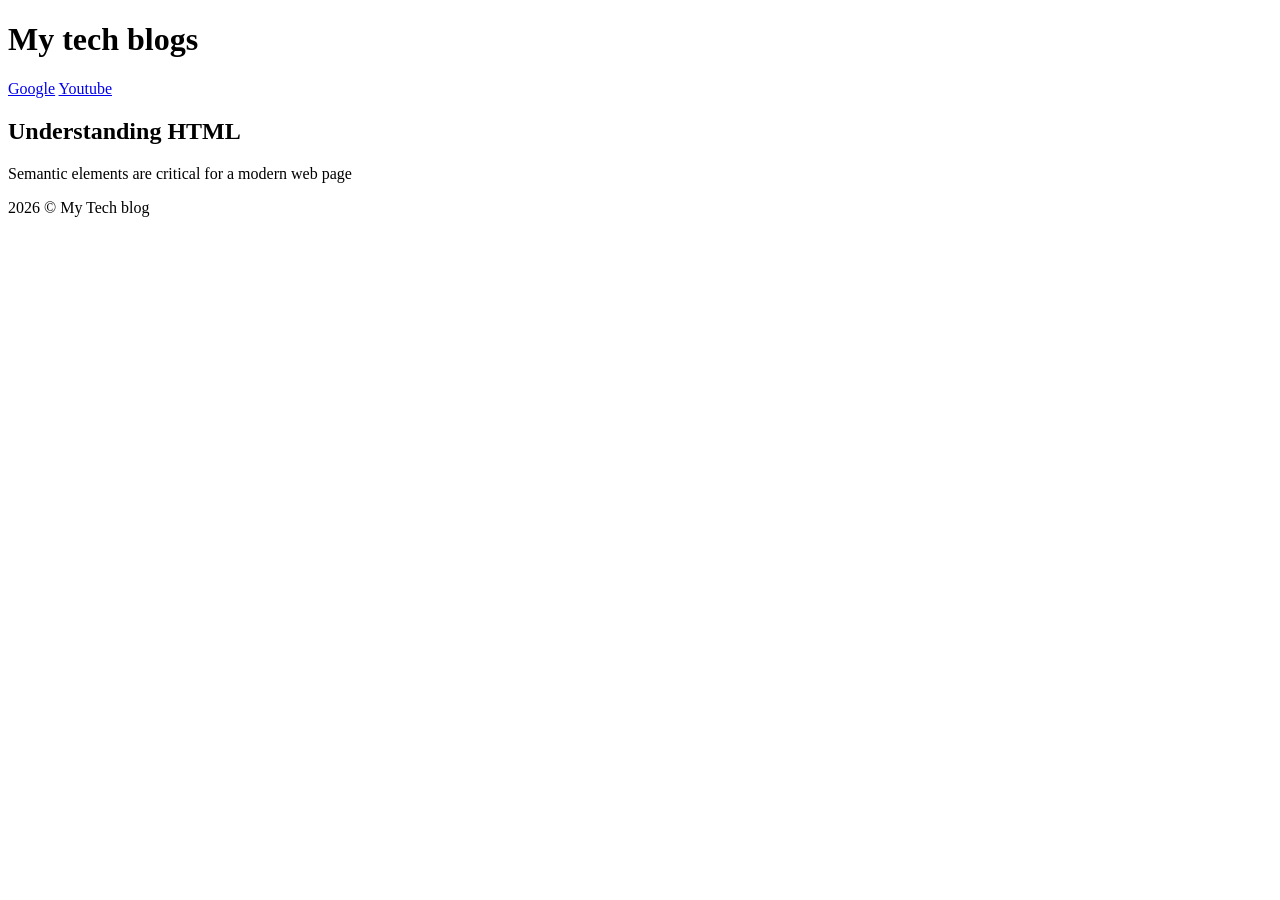
==== index.html @ 8cb638dd "My first web page with the undestanding of html" ====
<!DOCTYPE html>
<html lang="en">
<head>
    <meta charset="UTF-8"> 
    <meta name="viewport" content="width=device-width, initial-scale=1.0">
    <title>My First website</title>
</head>
<body>
   <header>
    <h1>My tech blogs</h1>
    <nav>
        <a href="https://google.com">Google</a>
        <a href="https://www.youtube.com/">Youtube</a>
    </nav>
   </header> 
   <main>
    <article>
        <h2>Understanding HTML</h2>
        <p>Semantic elements are critical for a  modern web page</p>
    </article>
   </main>
   <footer>
    <p>2026 © My Tech blog</p>
   </footer>
</body>
</html>
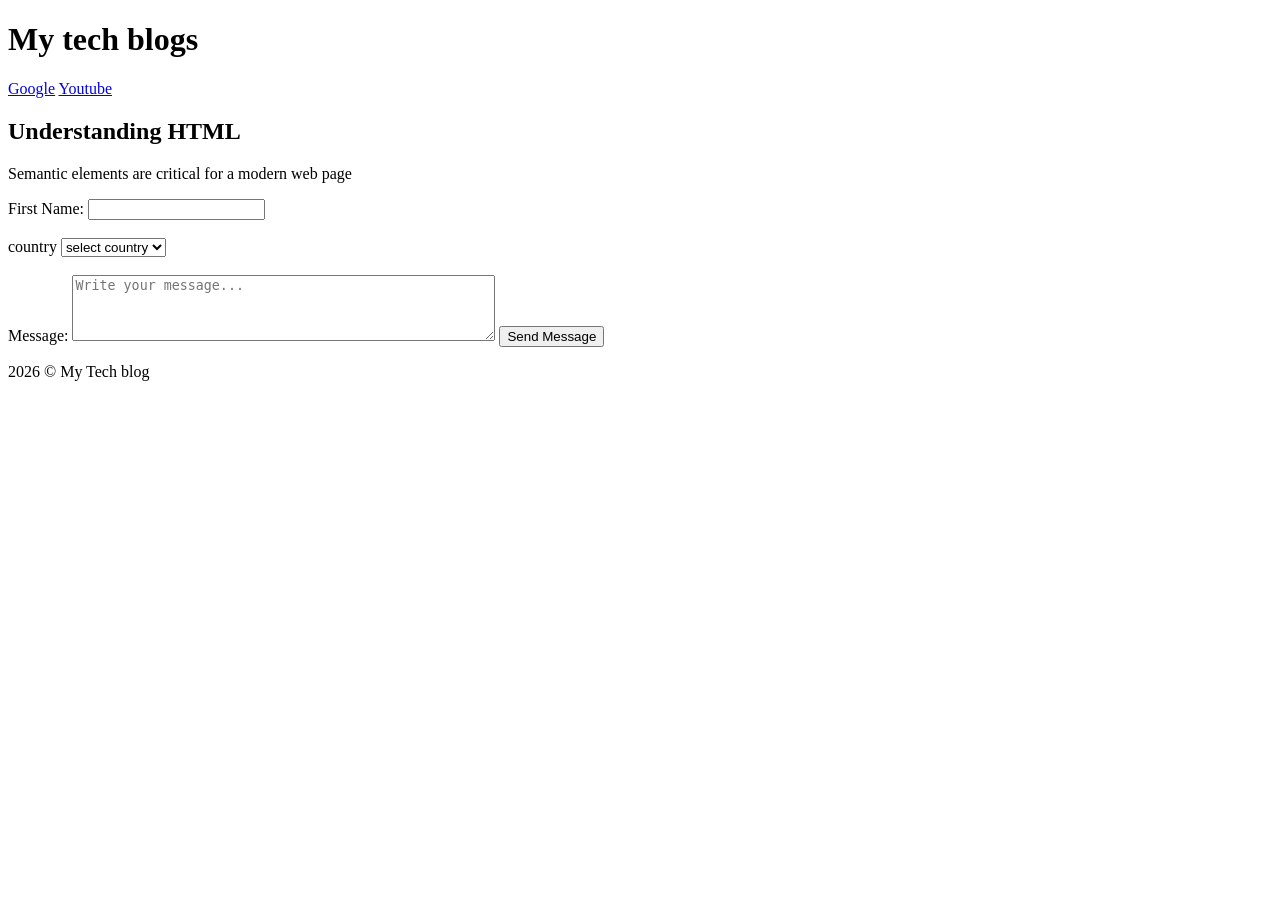
==== commit d7c593d7: "undestanding how to create a form in html" ====
--- a/index.html
+++ b/index.html
@@ -18,6 +18,25 @@
         <h2>Understanding HTML</h2>
         <p>Semantic elements are critical for a  modern web page</p>
     </article>
+    <label for="firstName">First Name:</label>
+    <input type="text" name ="firsName" required>
+<br>
+<br>
+    <label for="country">country</label>
+    <select>
+        <option value="D">select country</option>
+        <option >Rwanda</option>
+         <option>Kenya</option>
+          <option>Uganda</option>
+           <option>Tanzania</option>
+            <option>Botswana</option>
+
+    </select>
+    <br>
+    <br>
+    <label for="message">Message:</label>
+    <textarea id="message" name="message" rows="4" cols="50" placeholder="Write your message..."></textarea>
+    <button type="submit">Send Message</button>
    </main>
    <footer>
     <p>2026 © My Tech blog</p>
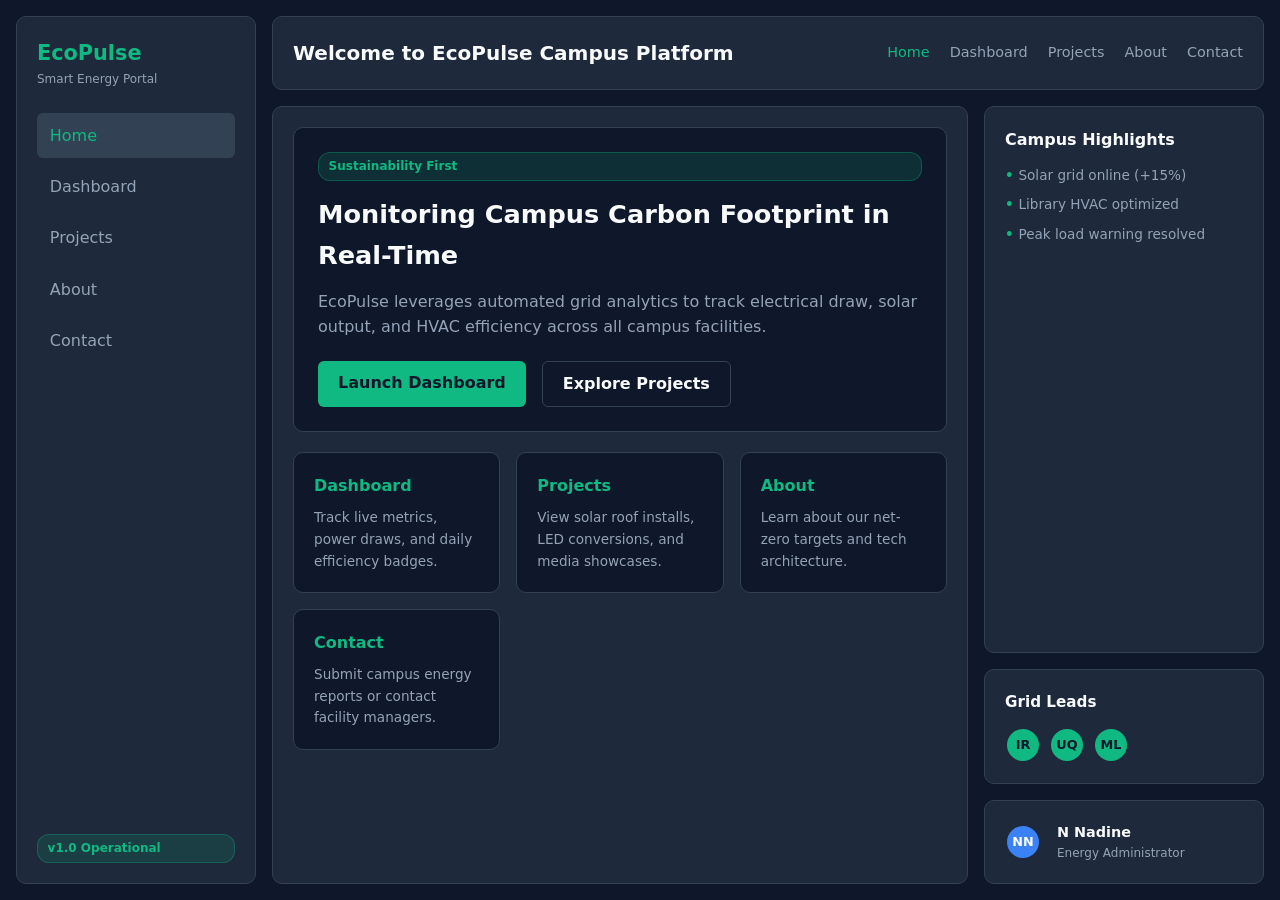
==== commit 4b1e0a10: "rename my index.html" ====
--- a/index.html
+++ b/index.html
@@ -1,45 +1,100 @@
 <!DOCTYPE html>
 <html lang="en">
 <head>
-    <meta charset="UTF-8"> 
+    <meta charset="UTF-8">
     <meta name="viewport" content="width=device-width, initial-scale=1.0">
-    <title>My First website</title>
+    <title>EcoPulse - Home</title>
+    <link rel="stylesheet" href="css/styles.css">
 </head>
-<body>
-   <header>
-    <h1>My tech blogs</h1>
-    <nav>
-        <a href="https://google.com">Google</a>
-        <a href="https://www.youtube.com/">Youtube</a>
-    </nav>
-   </header> 
-   <main>
-    <article>
-        <h2>Understanding HTML</h2>
-        <p>Semantic elements are critical for a  modern web page</p>
-    </article>
-    <label for="firstName">First Name:</label>
-    <input type="text" name ="firsName" required>
-<br>
-<br>
-    <label for="country">country</label>
-    <select>
-        <option value="D">select country</option>
-        <option >Rwanda</option>
-         <option>Kenya</option>
-          <option>Uganda</option>
-           <option>Tanzania</option>
-            <option>Botswana</option>
+<body class="dashboard-body">
 
-    </select>
-    <br>
-    <br>
-    <label for="message">Message:</label>
-    <textarea id="message" name="message" rows="4" cols="50" placeholder="Write your message..."></textarea>
-    <button type="submit">Send Message</button>
-   </main>
-   <footer>
-    <p>2026 © My Tech blog</p>
-   </footer>
+<div class="parent">
+  
+    <aside class="div1 sidebar">
+        <div class="sidebar-brand">
+            <h2>EcoPulse</h2>
+            <p>Smart Energy Portal</p>
+            <nav class="sidebar-nav">
+                <ul>
+                    <li><a href="index.html" class="active">Home</a></li>
+                    <li><a href="dashboard.html">Dashboard</a></li>
+                    <li><a href="projects.html">Projects</a></li>
+                    <li><a href="about.html">About</a></li>
+                    <li><a href="contact.html">Contact</a></li>
+                </ul>
+            </nav>
+        </div>
+        <span class="badge">v1.0 Operational</span>
+    </aside>
+
+    <header class="div2 navbar">
+        <h1>Welcome to EcoPulse Campus Platform</h1>
+        <nav class="top-nav">
+            <a href="index.html" class="active">Home</a>
+            <a href="dashboard.html">Dashboard</a>
+            <a href="projects.html">Projects</a>
+            <a href="about.html">About</a>
+            <a href="contact.html">Contact</a>
+        </nav>
+    </header>
+
+    <main class="div3 main-content">
+        <section class="hero-card">
+            <span class="badge">Sustainability First</span>
+            <h2>Monitoring Campus Carbon Footprint in Real-Time</h2>
+            <p>EcoPulse leverages automated grid analytics to track electrical draw, solar output, and HVAC efficiency across all campus facilities.</p>
+            <div class="cta-group">
+                <a href="dashboard.html" class="btn">Launch Dashboard</a>
+                <a href="projects.html" class="btn btn-secondary">Explore Projects</a>
+            </div>
+        </section>
+
+        <section class="features-grid">
+            <div class="feature-card">
+                <h4>Dashboard</h4>
+                <p>Track live metrics, power draws, and daily efficiency badges.</p>
+            </div>
+            <div class="feature-card">
+                <h4>Projects</h4>
+                <p>View solar roof installs, LED conversions, and media showcases.</p>
+            </div>
+            <div class="feature-card">
+                <h4>About</h4>
+                <p>Learn about our net-zero targets and tech architecture.</p>
+            </div>
+            <div class="feature-card">
+                <h4>Contact</h4>
+                <p>Submit campus energy reports or contact facility managers.</p>
+            </div>
+        </section>
+    </main>
+
+    <section class="div8 history">
+        <h3>Campus Highlights</h3>
+        <ul class="history-list">
+            <li>Solar grid online (+15%)</li>
+            <li>Library HVAC optimized</li>
+            <li>Peak load warning resolved</li>
+        </ul>
+    </section>
+
+    <section class="div9 team">
+        <h4>Grid Leads</h4>
+        <div class="avatar-group">
+            <div class="avatar" title="Jean B.">IR</div>
+            <div class="avatar" title="Alice K.">UQ</div>
+            <div class="avatar" title="Sam N.">ML</div>
+        </div>
+    </section>
+
+    <section class="div10 profile">
+        <div class="avatar user-avatar">NN</div>
+        <div class="user-details">
+            <h4> N Nadine</h4>
+            <p>Energy Administrator</p>
+        </div>
+    </section>
+</div>
+
 </body>
 </html>
--- a/css/styles.css
+++ b/css/styles.css
@@ -0,0 +1,421 @@
+/* ==========================================
+   1. GLOBAL RESET & THEME VARIABLES
+   ========================================== */
+:root {
+    --bg-dark: #0f172a;
+    --bg-card: #1e293b;
+    --bg-hover: #334155;
+    --accent: #10b981; /* Emerald Green for Sustainability */
+    --accent-hover: #059669;
+    --accent-light: rgba(16, 185, 129, 0.15);
+    --text-primary: #f8fafc;
+    --text-muted: #94a3b8;
+    --border: #334155;
+    --radius: 10px;
+    --transition: all 0.25s ease-in-out;
+}
+
+* {
+    box-sizing: border-box;
+    margin: 0;
+    padding: 0;
+}
+
+body {
+    font-family: system-ui, -apple-system, BlinkMacSystemFont, 'Segoe UI', Roboto, sans-serif;
+    background-color: var(--bg-dark);
+    color: var(--text-primary);
+    line-height: 1.6;
+    min-height: 100vh;
+}
+
+a {
+    color: var(--accent);
+    text-decoration: none;
+    transition: var(--transition);
+}
+
+a:hover {
+    color: #6ee7b7;
+}
+
+/* Common Buttons & Badges */
+.btn {
+    display: inline-block;
+    padding: 0.6rem 1.25rem;
+    background-color: var(--accent);
+    color: #0f172a;
+    border-radius: 6px;
+    font-weight: 600;
+    text-decoration: none;
+    border: none;
+    cursor: pointer;
+    transition: var(--transition);
+}
+
+.btn:hover {
+    background-color: var(--accent-hover);
+    color: #ffffff;
+}
+
+.btn-secondary {
+    background-color: transparent;
+    color: var(--text-primary);
+    border: 1px solid var(--border);
+}
+
+.btn-secondary:hover {
+    background-color: var(--bg-hover);
+    border-color: var(--accent);
+}
+
+.badge {
+    background-color: var(--accent-light);
+    color: var(--accent);
+    padding: 0.25rem 0.6rem;
+    border-radius: 12px;
+    font-size: 0.75rem;
+    font-weight: 600;
+    border: 1px solid rgba(16, 185, 129, 0.3);
+}
+
+/* ==========================================
+   2. MASTER GRID LAYOUT ENGINE (5-PANEL)
+   ========================================== */
+.dashboard-body {
+    padding: 1rem;
+}
+
+.parent {
+    display: grid;
+    gap: 1rem;
+    min-height: calc(100vh - 2rem);
+    /* Fixed independent 240px sidebar column, flexible main, 280px right panel */
+    grid-template-columns: 240px 1fr 280px;
+    grid-template-rows: auto 1fr auto auto;
+    grid-template-areas:
+        "sidebar navbar  navbar"
+        "sidebar main    history"
+        "sidebar main    team"
+        "sidebar main    profile";
+}
+
+/* Grid Area Class Mapping */
+.div1 { grid-area: sidebar;
+    grid-area: sidebar;
+    height: 100%;                  /* Stretches to match the full height */
+    width: 240px;                  /* Locks the width explicitly */
+    position: sticky;              /* Stays pinned as you scroll down */
+    top: 1rem;
+ }
+.div2 { grid-area: navbar; }
+.div3 { grid-area: main;
+    grid-area: main;
+    min-width: 0; 
+}
+.div8 { grid-area: history; }
+.div9 { grid-area: team; }
+.div10 { grid-area: profile; }
+
+/* Base Panel Styling */
+.div1, .div2, .div3, .div8, .div9, .div10 {
+    background-color: var(--bg-card);
+    border: 1px solid var(--border);
+    border-radius: var(--radius);
+    padding: 1.25rem;
+}
+
+/* --- Independent Pinned Sidebar --- */
+.sidebar {
+    height: 100%;
+    display: flex;
+    flex-direction: column;
+    justify-content: space-between;
+}
+
+.sidebar-brand h2 {
+    color: var(--accent);
+    font-size: 1.3rem;
+}
+
+.sidebar-brand p {
+    color: var(--text-muted);
+    font-size: 0.75rem;
+    margin-bottom: 1.5rem;
+}
+
+.sidebar-nav ul {
+    list-style: none;
+    display: flex;
+    flex-direction: column;
+    gap: 0.4rem;
+}
+
+.sidebar-nav a {
+    display: block;
+    padding: 0.6rem 0.8rem;
+    color: var(--text-muted);
+    border-radius: 6px;
+    font-weight: 500;
+}
+
+.sidebar-nav a.active, 
+.sidebar-nav a:hover {
+    color: var(--accent);
+    background-color: var(--bg-hover);
+}
+
+/* --- Top Navbar Header --- */
+.navbar {
+    display: flex;
+    justify-content: space-between;
+    align-items: center;
+}
+
+.navbar h1 {
+    font-size: 1.25rem;
+}
+
+.top-nav {
+    display: flex;
+    gap: 1.25rem;
+}
+
+.top-nav a {
+    color: var(--text-muted);
+    font-weight: 500;
+    font-size: 0.9rem;
+}
+
+.top-nav a.active, 
+.top-nav a:hover {
+    color: var(--accent);
+}
+
+/* --- Main Content Section --- */
+.main-content {
+    display: flex;
+    flex-direction: column;
+    gap: 1.25rem;
+}
+
+.hero-card, .content-card, .contact-card {
+    background-color: var(--bg-dark);
+    border: 1px solid var(--border);
+    border-radius: var(--radius);
+    padding: 1.5rem;
+    display: flex;
+    flex-direction: column;
+    gap: 0.8rem;
+}
+
+.hero-card h2 {
+    font-size: 1.6rem;
+}
+
+.hero-card p {
+    color: var(--text-muted);
+}
+
+.cta-group {
+    display: flex;
+    gap: 1rem;
+    margin-top: 0.5rem;
+}
+
+/* Grid Cards Inside Main */
+.features-grid {
+    display: grid;
+    grid-template-columns: repeat(auto-fit, minmax(200px, 1fr));
+    gap: 1rem;
+}
+
+.feature-card {
+    background-color: var(--bg-dark);
+    border: 1px solid var(--border);
+    border-radius: var(--radius);
+    padding: 1.25rem;
+    display: flex;
+    flex-direction: column;
+    gap: 0.5rem;
+    transition: var(--transition);
+}
+
+.feature-card:hover {
+    border-color: var(--accent);
+    transform: translateY(-2px);
+}
+
+.feature-card h4 {
+    color: var(--accent);
+}
+
+.feature-card p {
+    font-size: 0.85rem;
+    color: var(--text-muted);
+}
+
+/* --- History Panel --- */
+.history h3 {
+    font-size: 1rem;
+    margin-bottom: 0.75rem;
+}
+
+.history-list {
+    list-style: none;
+    display: flex;
+    flex-direction: column;
+    gap: 0.5rem;
+    font-size: 0.85rem;
+    color: var(--text-muted);
+}
+
+.history-list li::before {
+    content: "• ";
+    color: var(--accent);
+    font-weight: bold;
+}
+
+/* --- Team Panel --- */
+.team h4 {
+    font-size: 0.95rem;
+    margin-bottom: 0.75rem;
+}
+
+.avatar-group {
+    display: flex;
+    gap: 0.5rem;
+}
+
+.avatar {
+    width: 36px;
+    height: 36px;
+    border-radius: 50%;
+    background-color: var(--accent);
+    color: #0f172a;
+    font-weight: 700;
+    font-size: 0.8rem;
+    display: flex;
+    align-items: center;
+    justify-content: center;
+    border: 2px solid var(--bg-card);
+}
+
+/* --- User Profile Card --- */
+.profile {
+    display: flex;
+    align-items: center;
+    gap: 1rem;
+}
+
+.user-avatar {
+    background-color: #3b82f6;
+    color: white;
+}
+
+.user-details h4 {
+    font-size: 0.9rem;
+}
+
+.user-details p {
+    font-size: 0.75rem;
+    color: var(--text-muted);
+}
+
+/* Media Elements & Tables */
+.responsive-media {
+    width: 100%;
+    max-height: 320px;
+    object-fit: cover;
+    border-radius: 6px;
+    border: 1px solid var(--border);
+}
+
+.table-wrap {
+    overflow-x: auto;
+}
+
+table {
+    width: 100%;
+    border-collapse: collapse;
+    font-size: 0.875rem;
+}
+
+th, td {
+    padding: 0.75rem;
+    border-bottom: 1px solid var(--border);
+    text-align: left;
+}
+
+th {
+    background-color: var(--bg-dark);
+    color: var(--accent);
+}
+
+/* Forms */
+.contact-form {
+    display: flex;
+    flex-direction: column;
+    gap: 1rem;
+}
+
+.form-group {
+    display: flex;
+    flex-direction: column;
+    gap: 0.3rem;
+}
+
+.form-group label {
+    font-size: 0.85rem;
+    color: var(--text-muted);
+}
+
+.form-group input, 
+.form-group textarea {
+    background-color: var(--bg-dark);
+    border: 1px solid var(--border);
+    padding: 0.75rem;
+    border-radius: 6px;
+    color: var(--text-primary);
+    outline: none;
+    font-family: inherit;
+}
+
+.form-group input:focus, 
+.form-group textarea:focus {
+    border-color: var(--accent);
+}
+
+/* ==========================================
+   3. RESPONSIVE BREAKPOINTS
+   ========================================== */
+@media (max-width: 1024px) {
+    .parent {
+        grid-template-columns: 200px 1fr;
+        grid-template-areas:
+            "sidebar navbar"
+            "sidebar main"
+            "sidebar history"
+            "sidebar team"
+            "sidebar profile";
+    }
+}
+
+@media (max-width: 768px) {
+    .parent {
+        grid-template-columns: 1fr;
+        grid-template-areas:
+            "navbar"
+            "sidebar"
+            "main"
+            "history"
+            "team"
+            "profile";
+    }
+
+    .navbar, .cta-group {
+        flex-direction: column;
+        align-items: flex-start;
+        gap: 0.75rem;
+    }
+}
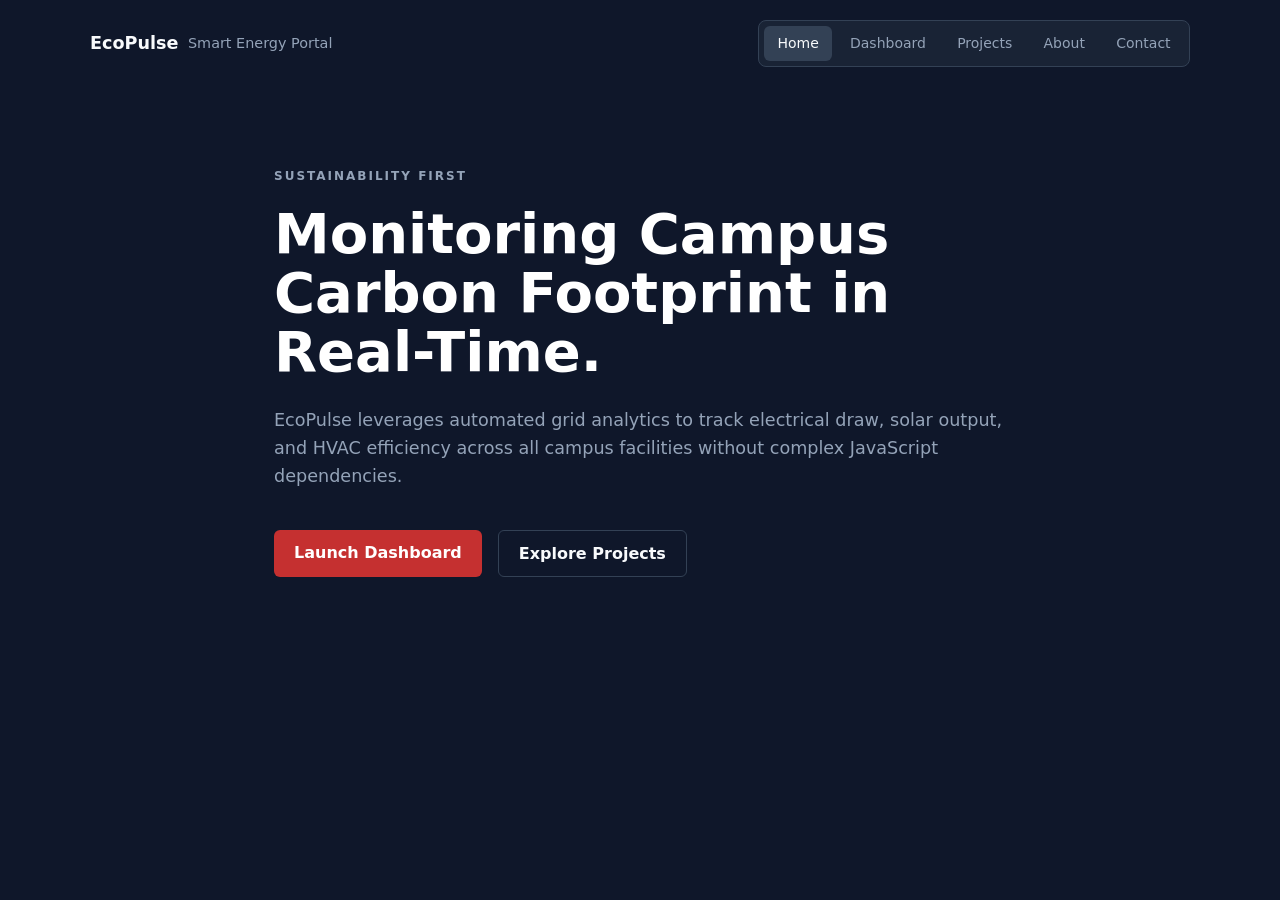
==== commit b6da0ffa: "modifie my about and home page" ====
--- a/index.html
+++ b/index.html
@@ -6,95 +6,38 @@
     <title>EcoPulse - Home</title>
     <link rel="stylesheet" href="css/styles.css">
 </head>
-<body class="dashboard-body">
+<body class="home-page">
 
-<div class="parent">
-  
-    <aside class="div1 sidebar">
-        <div class="sidebar-brand">
-            <h2>EcoPulse</h2>
-            <p>Smart Energy Portal</p>
-            <nav class="sidebar-nav">
-                <ul>
-                    <li><a href="index.html" class="active">Home</a></li>
-                    <li><a href="dashboard.html">Dashboard</a></li>
-                    <li><a href="projects.html">Projects</a></li>
-                    <li><a href="about.html">About</a></li>
-                    <li><a href="contact.html">Contact</a></li>
-                </ul>
+    <!-- Top Header Navigation -->
+    <header class="top-header">
+        <div class="header-container">
+            <div class="site-branding">
+                <span class="site-title">EcoPulse</span>
+                <span class="site-subtitle">Smart Energy Portal</span>
+            </div>
+            <nav class="top-nav">
+                <a href="index.html" class="active">Home</a>
+                <a href="dashboard.html">Dashboard</a>
+                <a href="projects.html">Projects</a>
+                <a href="about.html">About</a>
+                <a href="contact.html">Contact</a>
             </nav>
         </div>
-        <span class="badge">v1.0 Operational</span>
-    </aside>
-
-    <header class="div2 navbar">
-        <h1>Welcome to EcoPulse Campus Platform</h1>
-        <nav class="top-nav">
-            <a href="index.html" class="active">Home</a>
-            <a href="dashboard.html">Dashboard</a>
-            <a href="projects.html">Projects</a>
-            <a href="about.html">About</a>
-            <a href="contact.html">Contact</a>
-        </nav>
     </header>
 
-    <main class="div3 main-content">
-        <section class="hero-card">
-            <span class="badge">Sustainability First</span>
-            <h2>Monitoring Campus Carbon Footprint in Real-Time</h2>
-            <p>EcoPulse leverages automated grid analytics to track electrical draw, solar output, and HVAC efficiency across all campus facilities.</p>
-            <div class="cta-group">
-                <a href="dashboard.html" class="btn">Launch Dashboard</a>
-                <a href="projects.html" class="btn btn-secondary">Explore Projects</a>
-            </div>
-        </section>
-
-        <section class="features-grid">
-            <div class="feature-card">
-                <h4>Dashboard</h4>
-                <p>Track live metrics, power draws, and daily efficiency badges.</p>
-            </div>
-            <div class="feature-card">
-                <h4>Projects</h4>
-                <p>View solar roof installs, LED conversions, and media showcases.</p>
-            </div>
-            <div class="feature-card">
-                <h4>About</h4>
-                <p>Learn about our net-zero targets and tech architecture.</p>
-            </div>
-            <div class="feature-card">
-                <h4>Contact</h4>
-                <p>Submit campus energy reports or contact facility managers.</p>
-            </div>
-        </section>
+    <!-- Main Hero Section -->
+    <main class="hero-container">
+        <p class="hero-label">SUSTAINABILITY FIRST</p>
+        <h1 class="hero-title">Monitoring Campus Carbon Footprint in Real-Time.</h1>
+        <p class="hero-description">
+            EcoPulse leverages automated grid analytics to track electrical draw, solar output, 
+            and HVAC efficiency across all campus facilities without complex JavaScript dependencies.
+        </p>
+        <div class="cta-group">
+            <a href="dashboard.html" class="btn btn-danger">Launch Dashboard</a>
+            <a href="projects.html" class="btn btn-secondary">Explore Projects</a>
+        </div>
     </main>
-
-    <section class="div8 history">
-        <h3>Campus Highlights</h3>
-        <ul class="history-list">
-            <li>Solar grid online (+15%)</li>
-            <li>Library HVAC optimized</li>
-            <li>Peak load warning resolved</li>
-        </ul>
-    </section>
-
-    <section class="div9 team">
-        <h4>Grid Leads</h4>
-        <div class="avatar-group">
-            <div class="avatar" title="Jean B.">IR</div>
-            <div class="avatar" title="Alice K.">UQ</div>
-            <div class="avatar" title="Sam N.">ML</div>
-        </div>
-    </section>
-
-    <section class="div10 profile">
-        <div class="avatar user-avatar">NN</div>
-        <div class="user-details">
-            <h4> N Nadine</h4>
-            <p>Energy Administrator</p>
-        </div>
-    </section>
-</div>
 
 </body>
 </html>
--- a/css/styles.css
+++ b/css/styles.css
@@ -1,11 +1,9 @@
-/* ==========================================
-   1. GLOBAL RESET & THEME VARIABLES
-   ========================================== */
+
 :root {
     --bg-dark: #0f172a;
     --bg-card: #1e293b;
     --bg-hover: #334155;
-    --accent: #10b981; /* Emerald Green for Sustainability */
+    --accent: #10b981;
     --accent-hover: #059669;
     --accent-light: rgba(16, 185, 129, 0.15);
     --text-primary: #f8fafc;
@@ -39,7 +37,6 @@
     color: #6ee7b7;
 }
 
-/* Common Buttons & Badges */
 .btn {
     display: inline-block;
     padding: 0.6rem 1.25rem;
@@ -79,9 +76,9 @@
     border: 1px solid rgba(16, 185, 129, 0.3);
 }
 
-/* ==========================================
+/*
    2. MASTER GRID LAYOUT ENGINE (5-PANEL)
-   ========================================== */
+    */
 .dashboard-body {
     padding: 1rem;
 }
@@ -384,6 +381,109 @@
 .form-group input:focus, 
 .form-group textarea:focus {
     border-color: var(--accent);
+}
+/* ==========================================
+   HOMEPAGE CUSTOM LAYOUT (NO GRID)
+   ========================================== */
+
+/* Top Header Bar */
+body.home-page .top-header {
+    width: 100%;
+    padding: 1.25rem 2rem;
+}
+
+body.home-page .header-container {
+    max-width: 1100px;
+    margin: 0 auto;
+    display: flex;
+    justify-content: space-between;
+    align-items: center;
+}
+
+body.home-page .site-branding {
+    display: flex;
+    align-items: center;
+    gap: 0.6rem;
+}
+
+body.home-page .site-title {
+    font-size: 1.1rem;
+    font-weight: 700;
+    color: var(--text-primary);
+}
+
+body.home-page .site-subtitle {
+    font-size: 0.9rem;
+    color: var(--text-muted);
+}
+
+/* Header Navigation Pills */
+body.home-page .top-nav {
+    display: flex;
+    gap: 0.25rem;
+    background-color: rgba(30, 41, 59, 0.7);
+    padding: 0.3rem;
+    border-radius: 8px;
+    border: 1px solid var(--border);
+}
+
+body.home-page .top-nav a {
+    color: var(--text-muted);
+    padding: 0.4rem 0.85rem;
+    border-radius: 6px;
+    font-size: 0.875rem;
+    font-weight: 500;
+}
+
+body.home-page .top-nav a:hover,
+body.home-page .top-nav a.active {
+    background-color: var(--bg-hover);
+    color: var(--text-primary);
+}
+
+/* Centered Hero Main Area */
+body.home-page .hero-container {
+    max-width: 780px;
+    margin: 5rem auto 0 auto;
+    padding: 0 1.5rem;
+    display: flex;
+    flex-direction: column;
+    align-items: flex-start;
+}
+
+body.home-page .hero-label {
+    font-size: 0.75rem;
+    font-weight: 700;
+    letter-spacing: 2px;
+    color: var(--text-muted);
+    text-transform: uppercase;
+    margin-bottom: 1.2rem;
+}
+
+body.home-page .hero-title {
+    font-size: 3.5rem;
+    font-weight: 800;
+    line-height: 1.05;
+    color: #ffffff;
+    margin-bottom: 1.5rem;
+}
+
+body.home-page .hero-description {
+    font-size: 1.1rem;
+    line-height: 1.6;
+    color: var(--text-muted);
+    margin-bottom: 2rem;
+}
+
+/* Red Button Style */
+.btn-danger {
+    background-color: #c53030;
+    color: #ffffff;
+}
+
+.btn-danger:hover {
+    background-color: #9b2c2c;
+    color: #ffffff;
 }
 
 /* ==========================================
@@ -418,4 +518,4 @@
         align-items: flex-start;
         gap: 0.75rem;
     }
-}+}
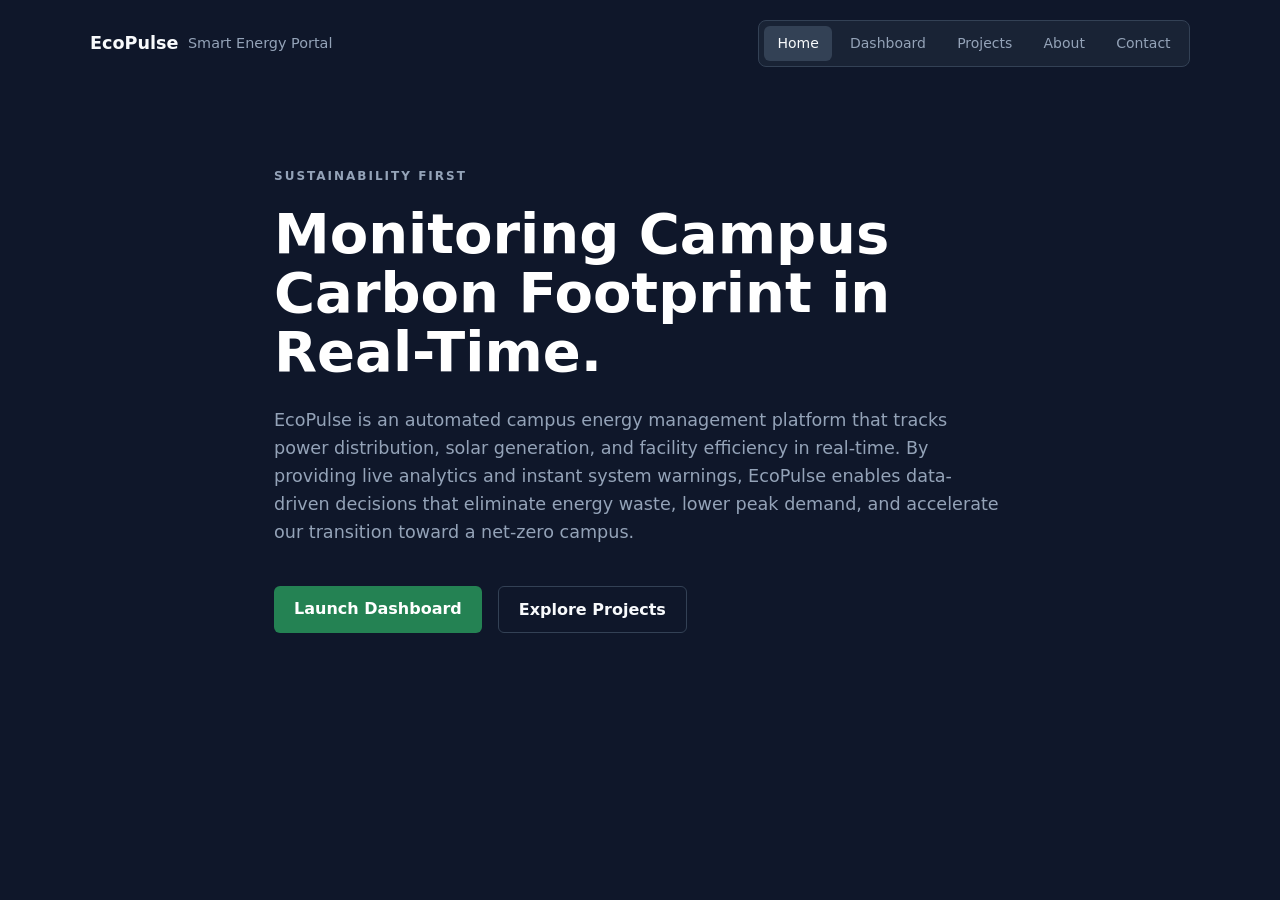
==== commit 3631fe2c: "adding new color in my css and index" ====
--- a/index.html
+++ b/index.html
@@ -30,8 +30,7 @@
         <p class="hero-label">SUSTAINABILITY FIRST</p>
         <h1 class="hero-title">Monitoring Campus Carbon Footprint in Real-Time.</h1>
         <p class="hero-description">
-            EcoPulse leverages automated grid analytics to track electrical draw, solar output, 
-            and HVAC efficiency across all campus facilities without complex JavaScript dependencies.
+            EcoPulse is an automated campus energy management platform that tracks power distribution, solar generation, and facility efficiency in real-time. By providing live analytics and instant system warnings, EcoPulse enables data-driven decisions that eliminate energy waste, lower peak demand, and accelerate our transition toward a net-zero campus.
         </p>
         <div class="cta-group">
             <a href="dashboard.html" class="btn btn-danger">Launch Dashboard</a>
--- a/css/styles.css
+++ b/css/styles.css
@@ -5,7 +5,7 @@
     --bg-hover: #334155;
     --accent: #10b981;
     --accent-hover: #059669;
-    --accent-light: rgba(16, 185, 129, 0.15);
+    --accent-light: #10b981;
     --text-primary: #f8fafc;
     --text-muted: #94a3b8;
     --border: #334155;
@@ -76,9 +76,7 @@
     border: 1px solid rgba(16, 185, 129, 0.3);
 }
 
-/*
-   2. MASTER GRID LAYOUT ENGINE (5-PANEL)
-    */
+
 .dashboard-body {
     padding: 1rem;
 }
@@ -87,7 +85,7 @@
     display: grid;
     gap: 1rem;
     min-height: calc(100vh - 2rem);
-    /* Fixed independent 240px sidebar column, flexible main, 280px right panel */
+   
     grid-template-columns: 240px 1fr 280px;
     grid-template-rows: auto 1fr auto auto;
     grid-template-areas:
@@ -97,7 +95,6 @@
         "sidebar main    profile";
 }
 
-/* Grid Area Class Mapping */
 .div1 { grid-area: sidebar;
     grid-area: sidebar;
     height: 100%;                  /* Stretches to match the full height */
@@ -382,9 +379,7 @@
 .form-group textarea:focus {
     border-color: var(--accent);
 }
-/* ==========================================
-   HOMEPAGE CUSTOM LAYOUT (NO GRID)
-   ========================================== */
+
 
 /* Top Header Bar */
 body.home-page .top-header {
@@ -477,12 +472,12 @@
 
 /* Red Button Style */
 .btn-danger {
-    background-color: #c53030;
+    background-color: #248253;
     color: #ffffff;
 }
 
 .btn-danger:hover {
-    background-color: #9b2c2c;
+    background-color: #b5e3bc;
     color: #ffffff;
 }
 
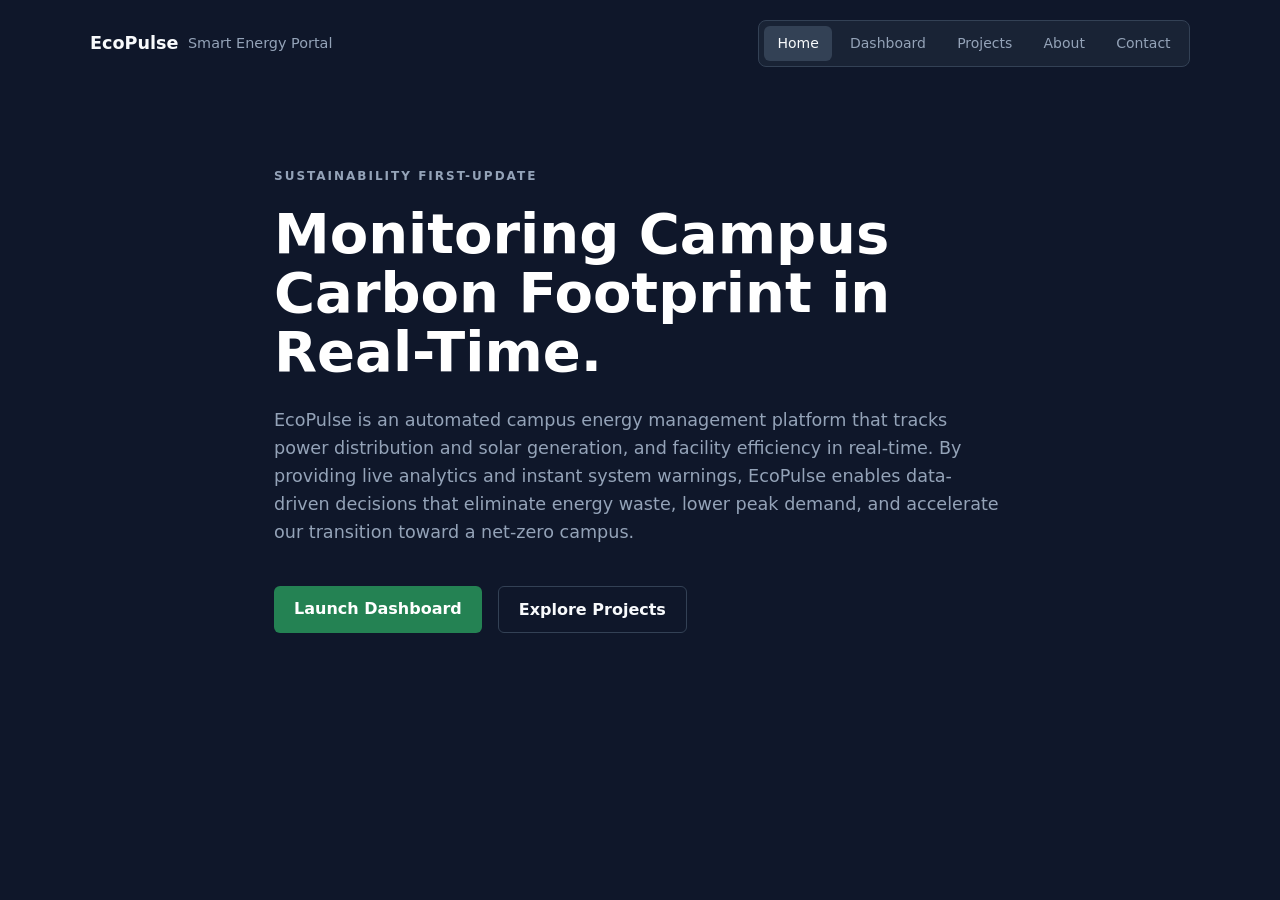
==== commit ba7b13f8: "check automatic render" ====
--- a/index.html
+++ b/index.html
@@ -27,10 +27,10 @@
 
     <!-- Main Hero Section -->
     <main class="hero-container">
-        <p class="hero-label">SUSTAINABILITY FIRST</p>
+        <p class="hero-label">SUSTAINABILITY FIRST-update </p>
         <h1 class="hero-title">Monitoring Campus Carbon Footprint in Real-Time.</h1>
         <p class="hero-description">
-            EcoPulse is an automated campus energy management platform that tracks power distribution, solar generation, and facility efficiency in real-time. By providing live analytics and instant system warnings, EcoPulse enables data-driven decisions that eliminate energy waste, lower peak demand, and accelerate our transition toward a net-zero campus.
+            EcoPulse is an automated campus energy management platform that tracks power distribution and solar generation, and facility efficiency in real-time. By providing live analytics and instant system warnings, EcoPulse enables data-driven decisions that eliminate energy waste, lower peak demand, and accelerate our transition toward a net-zero campus.
         </p>
         <div class="cta-group">
             <a href="dashboard.html" class="btn btn-danger">Launch Dashboard</a>
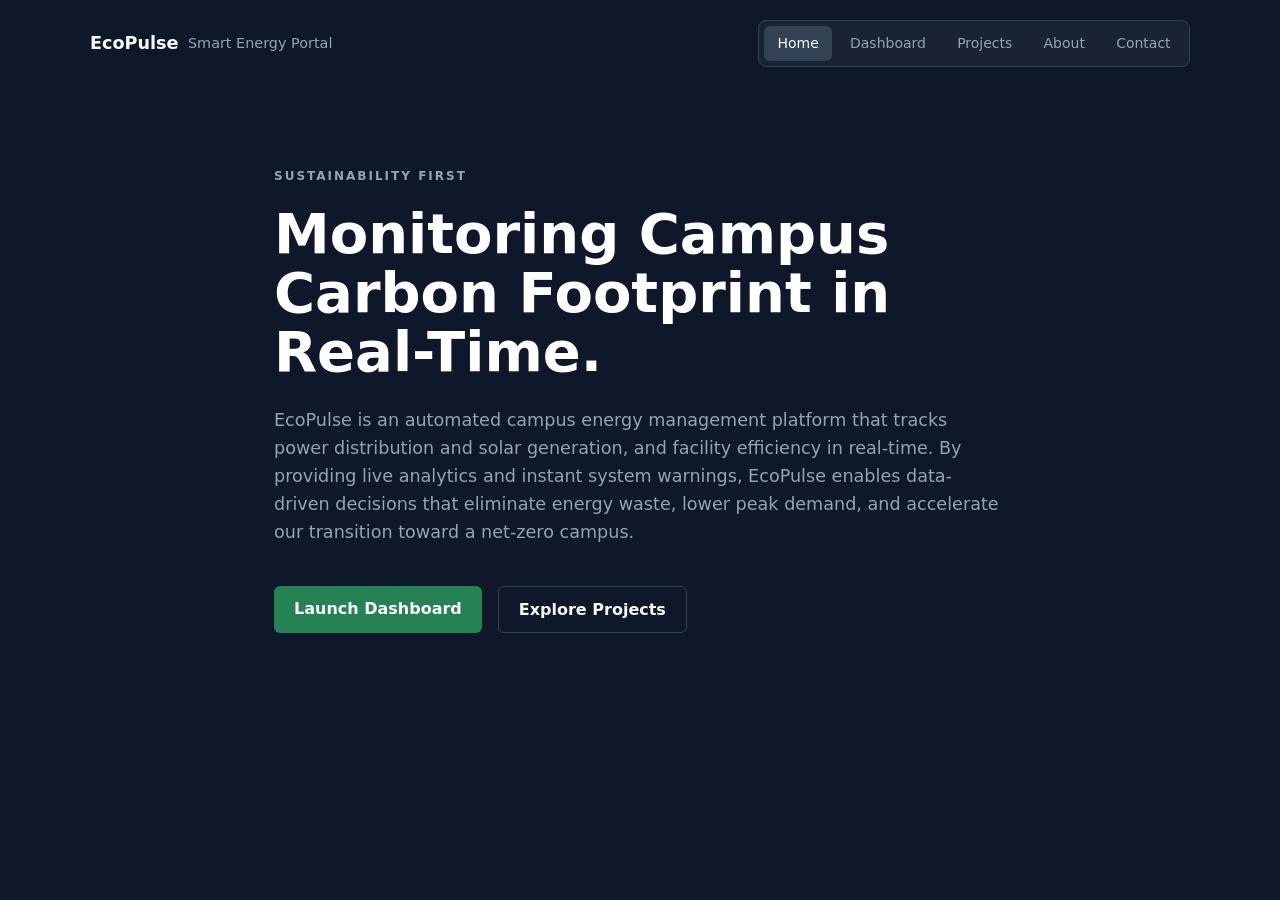
==== commit 76056ae0: "Automatic render is already there" ====
--- a/index.html
+++ b/index.html
@@ -27,7 +27,7 @@
 
     <!-- Main Hero Section -->
     <main class="hero-container">
-        <p class="hero-label">SUSTAINABILITY FIRST-update </p>
+        <p class="hero-label">SUSTAINABILITY FIRST </p>
         <h1 class="hero-title">Monitoring Campus Carbon Footprint in Real-Time.</h1>
         <p class="hero-description">
             EcoPulse is an automated campus energy management platform that tracks power distribution and solar generation, and facility efficiency in real-time. By providing live analytics and instant system warnings, EcoPulse enables data-driven decisions that eliminate energy waste, lower peak demand, and accelerate our transition toward a net-zero campus.
